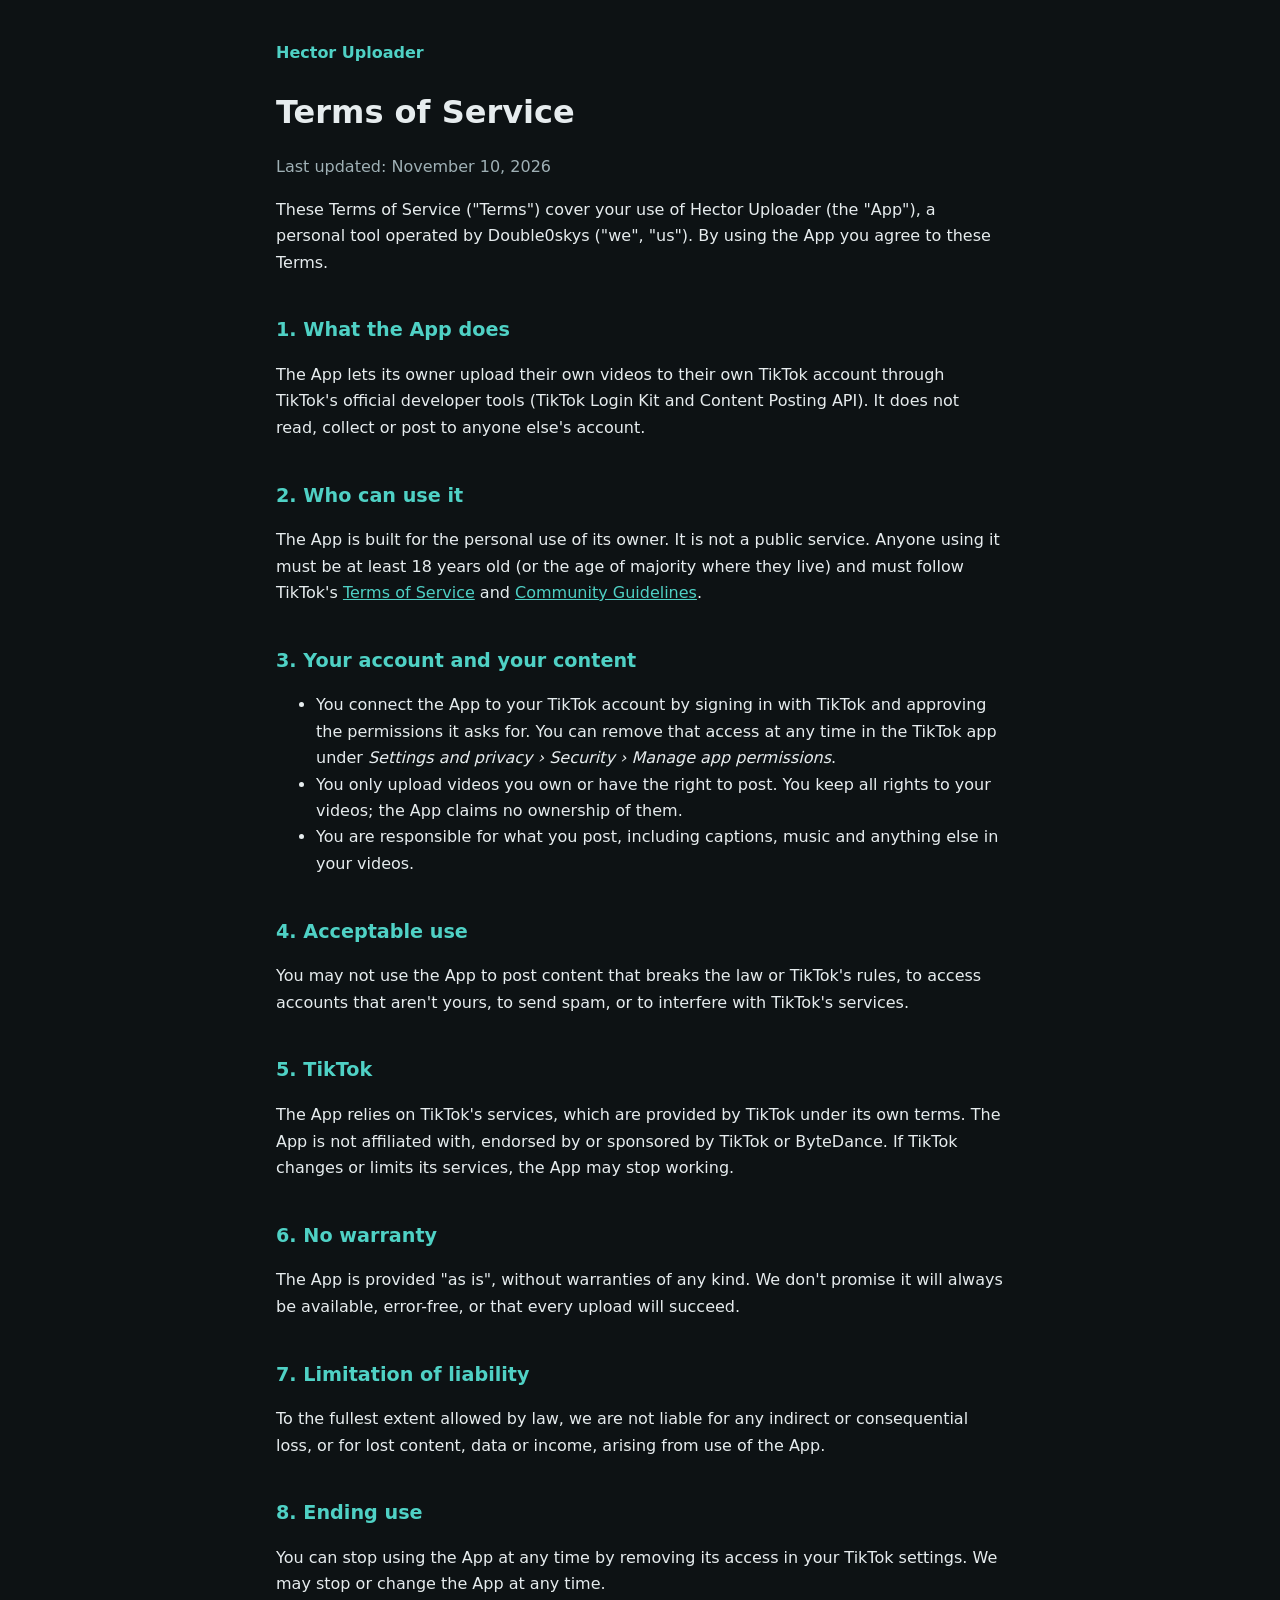
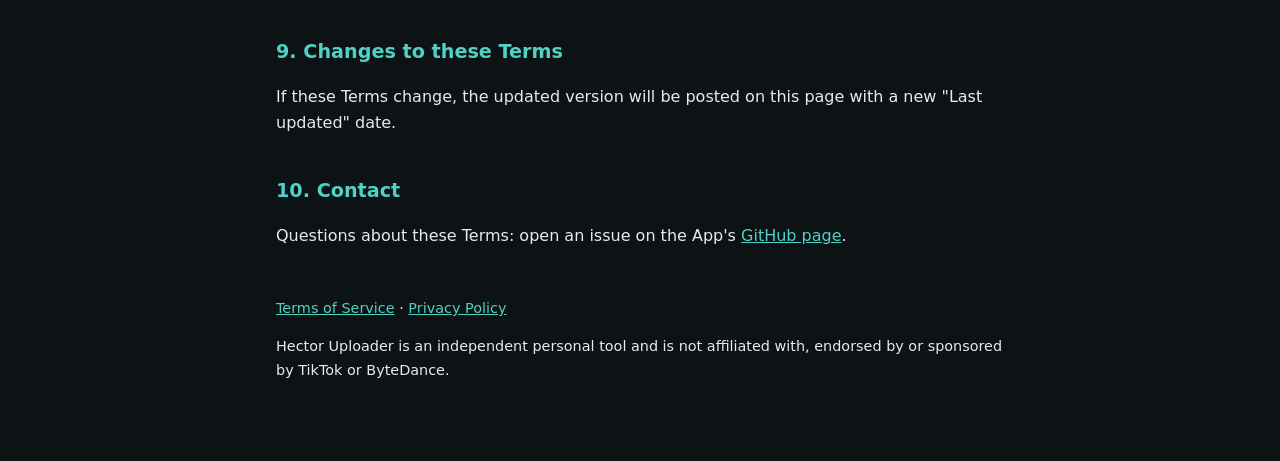
==== terms/index.html @ af932964 "Hector Uploader site: Terms of Service and Privacy Policy Co-Authored-By: Claude Opus 5.5 <noreply@a" ====
<!doctype html>
<html lang="en">
<head>
<meta charset="utf-8">
<meta name="viewport" content="width=device-width, initial-scale=1">
<title>Terms of Service · Hector Uploader</title>
<link rel="stylesheet" href="../style.css">
</head>
<body>
<main>
<header><a href="../">Hector Uploader</a></header>
<h1>Terms of Service</h1>
<p class="muted">Last updated: November 10, 2026</p>

<p>These Terms of Service ("Terms") cover your use of Hector Uploader (the "App"), a personal tool operated by Double0skys ("we", "us"). By using the App you agree to these Terms.</p>

<h2>1. What the App does</h2>
<p>The App lets its owner upload their own videos to their own TikTok account through TikTok's official developer tools (TikTok Login Kit and Content Posting API). It does not read, collect or post to anyone else's account.</p>

<h2>2. Who can use it</h2>
<p>The App is built for the personal use of its owner. It is not a public service. Anyone using it must be at least 18 years old (or the age of majority where they live) and must follow TikTok's <a href="https://www.tiktok.com/legal/terms-of-service">Terms of Service</a> and <a href="https://www.tiktok.com/community-guidelines">Community Guidelines</a>.</p>

<h2>3. Your account and your content</h2>
<ul>
<li>You connect the App to your TikTok account by signing in with TikTok and approving the permissions it asks for. You can remove that access at any time in the TikTok app under <em>Settings and privacy › Security › Manage app permissions</em>.</li>
<li>You only upload videos you own or have the right to post. You keep all rights to your videos; the App claims no ownership of them.</li>
<li>You are responsible for what you post, including captions, music and anything else in your videos.</li>
</ul>

<h2>4. Acceptable use</h2>
<p>You may not use the App to post content that breaks the law or TikTok's rules, to access accounts that aren't yours, to send spam, or to interfere with TikTok's services.</p>

<h2>5. TikTok</h2>
<p>The App relies on TikTok's services, which are provided by TikTok under its own terms. The App is not affiliated with, endorsed by or sponsored by TikTok or ByteDance. If TikTok changes or limits its services, the App may stop working.</p>

<h2>6. No warranty</h2>
<p>The App is provided "as is", without warranties of any kind. We don't promise it will always be available, error-free, or that every upload will succeed.</p>

<h2>7. Limitation of liability</h2>
<p>To the fullest extent allowed by law, we are not liable for any indirect or consequential loss, or for lost content, data or income, arising from use of the App.</p>

<h2>8. Ending use</h2>
<p>You can stop using the App at any time by removing its access in your TikTok settings. We may stop or change the App at any time.</p>

<h2>9. Changes to these Terms</h2>
<p>If these Terms change, the updated version will be posted on this page with a new "Last updated" date.</p>

<h2>10. Contact</h2>
<p>Questions about these Terms: open an issue on the App's <a href="https://github.com/double0skysthegreat-afk/hector-uploader/issues">GitHub page</a>.</p>
<footer>
<p><a href="../terms/">Terms of Service</a> · <a href="../privacy/">Privacy Policy</a></p>
<p>Hector Uploader is an independent personal tool and is not affiliated with, endorsed by or sponsored by TikTok or ByteDance.</p>
</footer>
</main>
</body>
</html>
---- style.css ----
:root{--bg:#0d1214;--card:#151d20;--text:#e6ecee;--muted:#9fb0b5;--accent:#4fd1c5}
*{box-sizing:border-box}
body{margin:0;background:var(--bg);color:var(--text);font:16px/1.65 system-ui,-apple-system,"Segoe UI",Roboto,sans-serif}
main{max-width:760px;margin:0 auto;padding:40px 16px 64px}
header a{color:var(--accent);text-decoration:none;font-weight:600}
h1{font-size:2rem;margin:.6em 0 .2em}
h2{font-size:1.2rem;margin-top:2em;color:var(--accent)}
p,li{color:var(--text)}
.muted{color:var(--muted)}
a{color:var(--accent)}
.card{background:var(--card);border-radius:12px;padding:20px;margin:16px 0}
footer{margin-top:48px;color:var(--muted);font-size:.9rem}
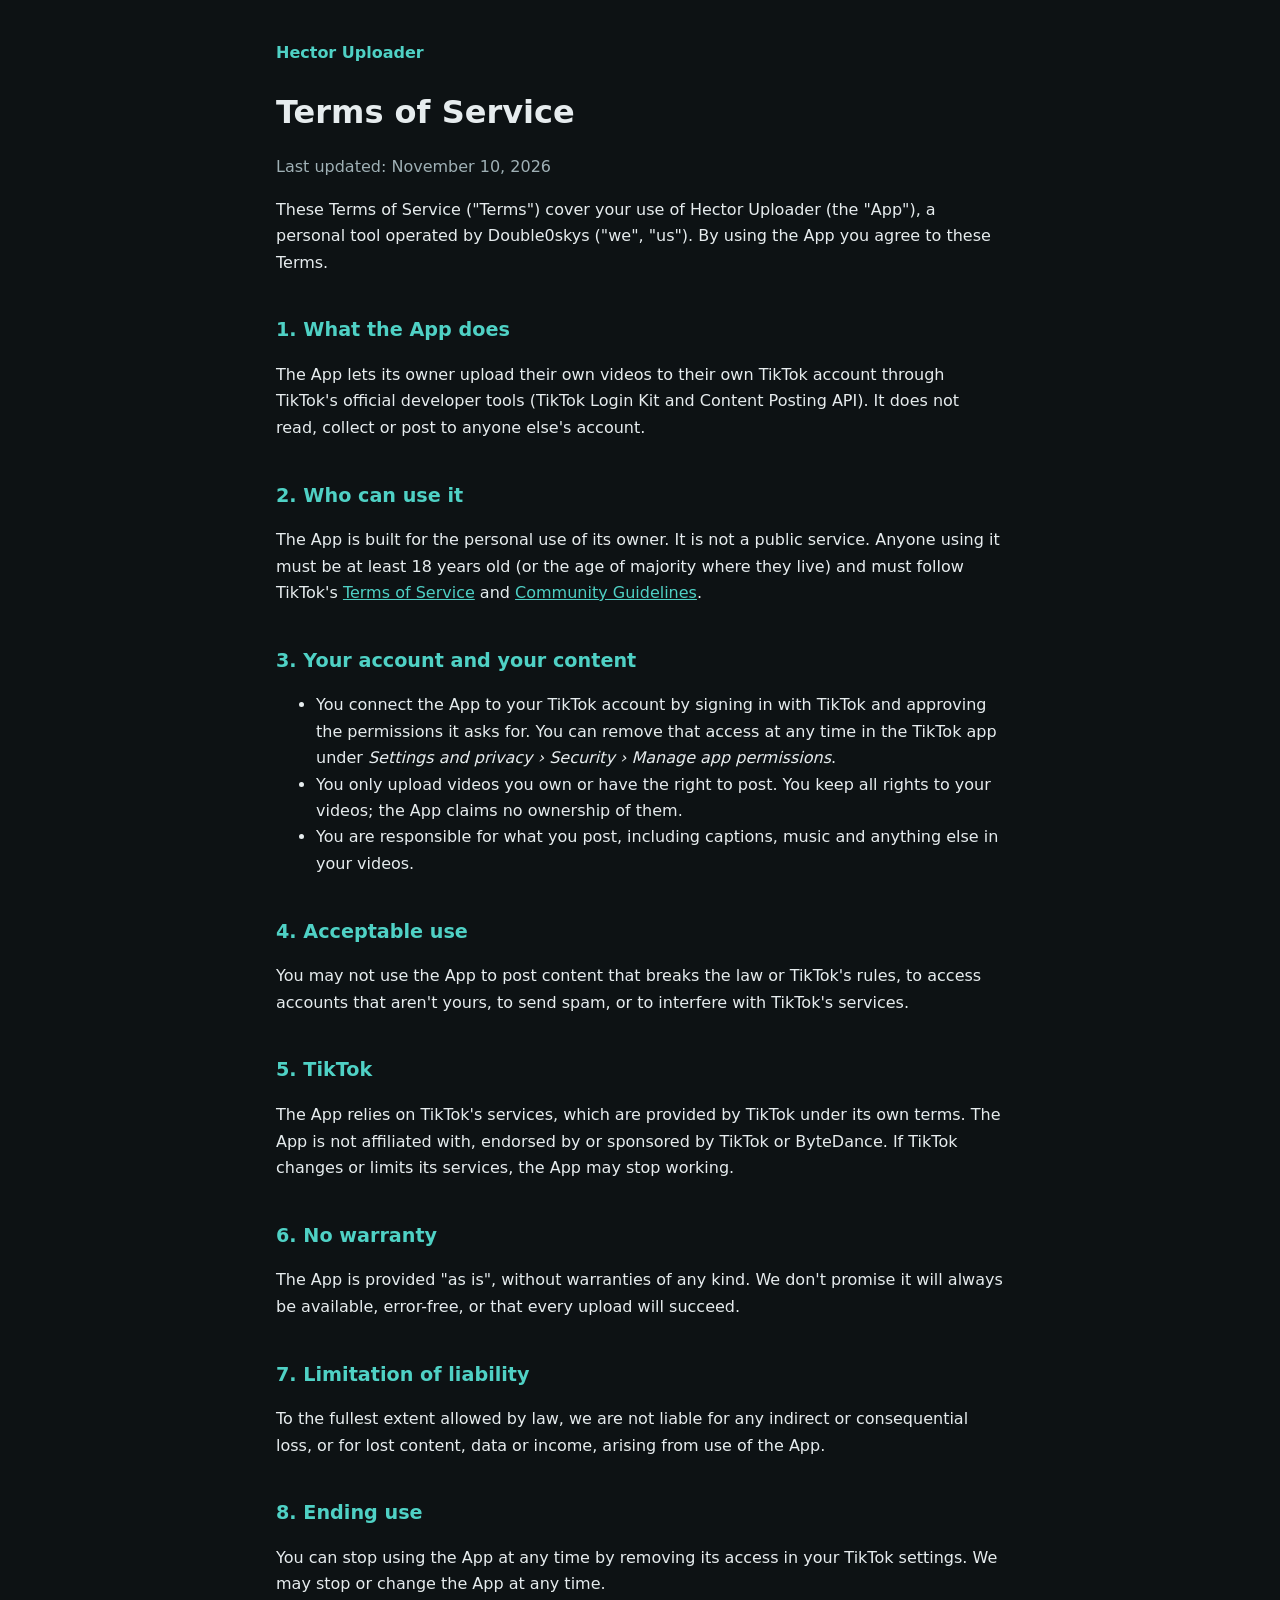
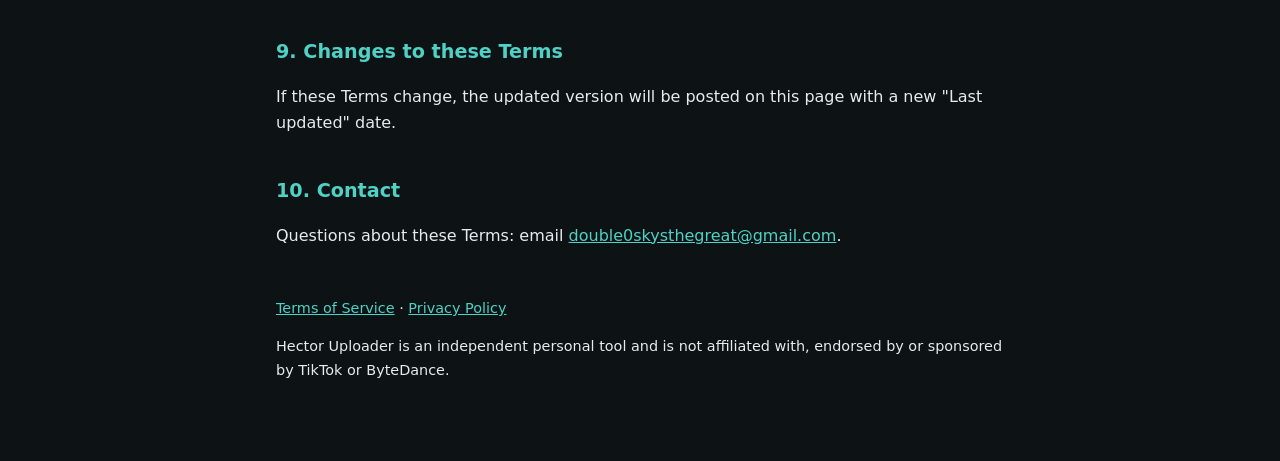
==== commit 2f605e38: "Add contact email to Terms and Privacy pages Co-Authored-By: Claude Opus 5.5 <noreply@anthropic.com>" ====
--- a/terms/index.html
+++ b/terms/index.html
@@ -46,7 +46,7 @@
 <p>If these Terms change, the updated version will be posted on this page with a new "Last updated" date.</p>
 
 <h2>10. Contact</h2>
-<p>Questions about these Terms: open an issue on the App's <a href="https://github.com/double0skysthegreat-afk/hector-uploader/issues">GitHub page</a>.</p>
+<p>Questions about these Terms: email <a href="mailto:double0skysthegreat@gmail.com">double0skysthegreat@gmail.com</a>.</p>
 <footer>
 <p><a href="../terms/">Terms of Service</a> · <a href="../privacy/">Privacy Policy</a></p>
 <p>Hector Uploader is an independent personal tool and is not affiliated with, endorsed by or sponsored by TikTok or ByteDance.</p>
